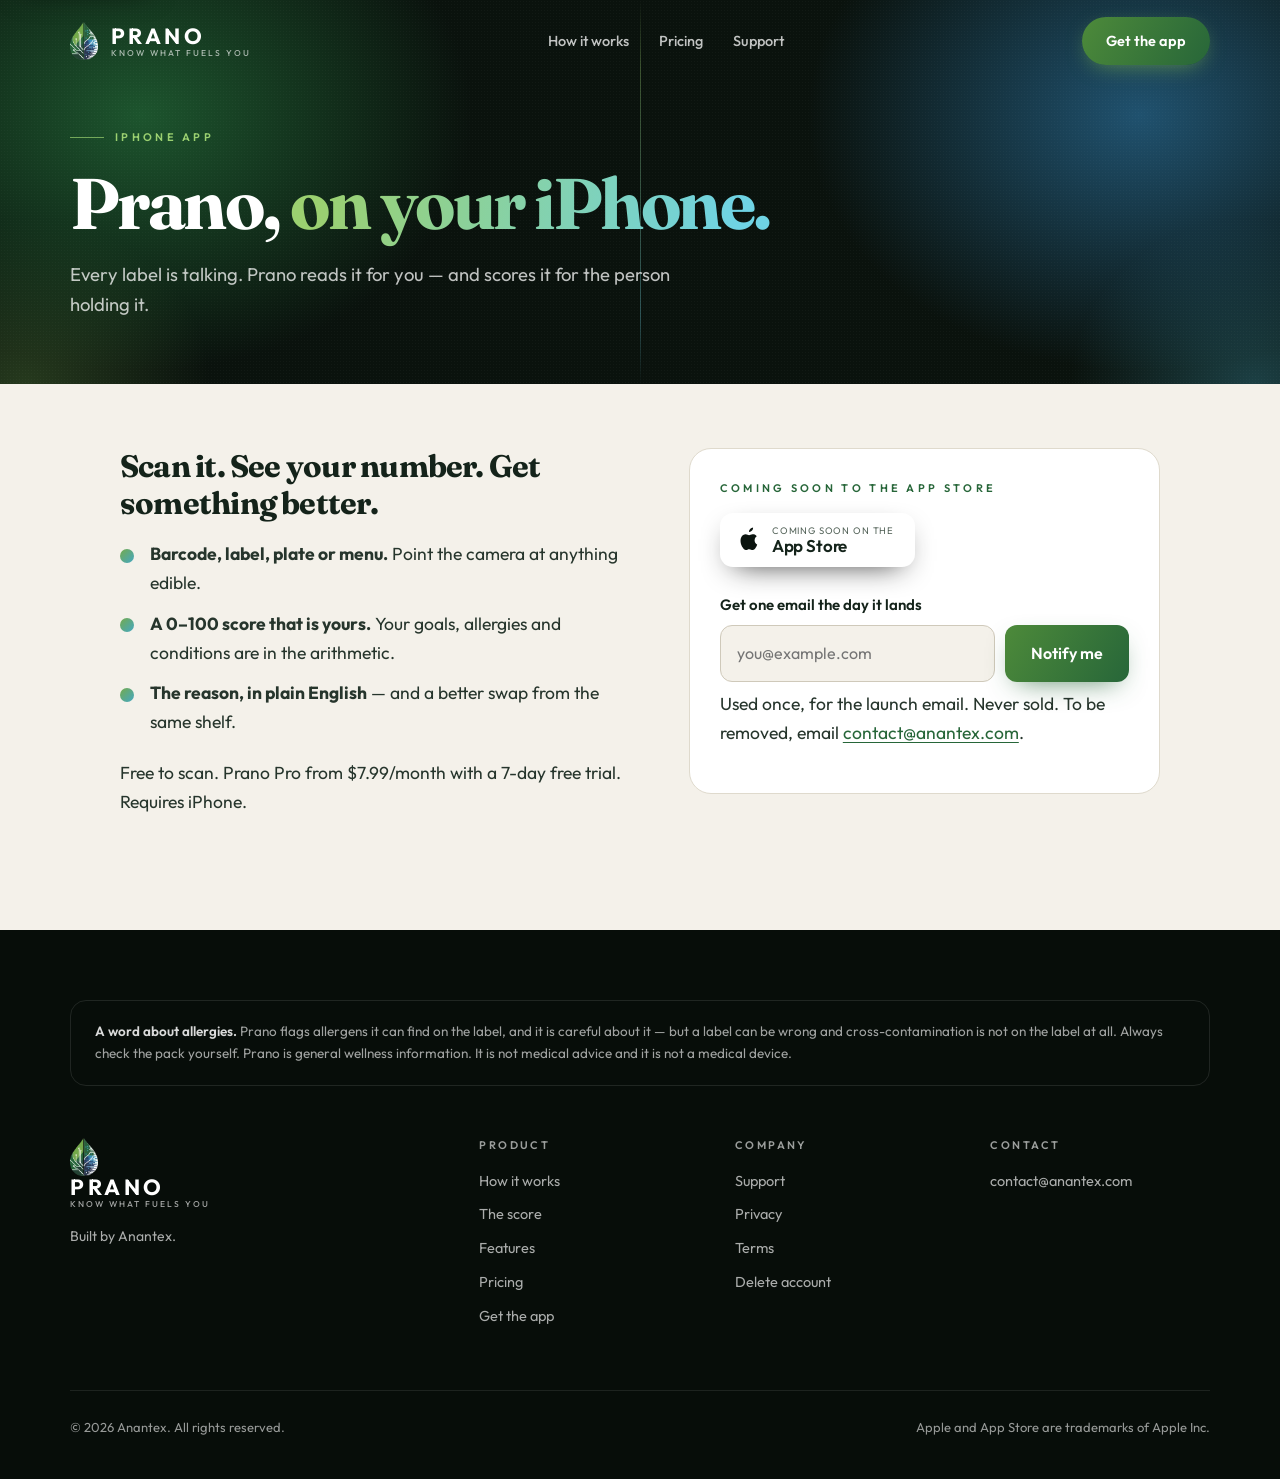
==== app/index.html @ 26a27a43 "Add /app get-the-app page with a one-line App Store launch switch" ====
<!doctype html>
<html lang="en">
<head>
<meta charset="utf-8">
<meta name="viewport" content="width=device-width, initial-scale=1">
<title>Get Prano for iPhone — Prano: AI Food Scanner</title>
<meta name="description" content="Prano for iPhone: scan a barcode, label, plate or menu and get a 0–100 score built around your goals, allergies and conditions.">
<link rel="canonical" href="https://pranoapp.com/app/">
<meta name="theme-color" content="#0A120D">
<meta property="og:type" content="website">
<meta property="og:site_name" content="Prano">
<meta property="og:locale" content="en_US">
<meta property="og:url" content="https://pranoapp.com/app/">
<meta property="og:title" content="Get Prano for iPhone — Prano: AI Food Scanner">
<meta property="og:description" content="Prano for iPhone: scan a barcode, label, plate or menu and get a 0–100 score built around your goals, allergies and conditions.">
<meta property="og:image" content="https://pranoapp.com/assets/og/og-app.jpg">
<meta property="og:image:width" content="1200">
<meta property="og:image:height" content="630">
<meta property="og:image:alt" content="Get Prano on the App Store">
<meta name="twitter:card" content="summary_large_image">
<meta name="twitter:title" content="Get Prano for iPhone — Prano: AI Food Scanner">
<meta name="twitter:description" content="Prano for iPhone: scan a barcode, label, plate or menu and get a 0–100 score built around your goals, allergies and conditions.">
<meta name="twitter:image" content="https://pranoapp.com/assets/og/og-app.jpg">
<meta name="twitter:image:alt" content="Get Prano on the App Store">
<link rel="icon" href="/favicon.ico" sizes="48x48">
<link rel="icon" href="/assets/icon-32.png" type="image/png" sizes="32x32">
<link rel="apple-touch-icon" href="/assets/apple-touch-icon.png">
<link rel="manifest" href="/site.webmanifest">
<link rel="preload" href="/assets/fonts/outfit-latin.woff2" as="font" type="font/woff2" crossorigin>
<link rel="preload" href="/assets/fonts/fraunces-latin.woff2" as="font" type="font/woff2" crossorigin>
<link rel="stylesheet" href="/assets/site.css">
<style>
.appgrid{display:grid;grid-template-columns:1.05fr .95fr;gap:48px;align-items:start}
main.prose.appmain{max-width:1100px}
.prose .ticks{list-style:none;padding:0;margin:18px 0 22px}
.ticks li{position:relative;padding-left:30px;margin:12px 0}
.ticks li:before{content:'';position:absolute;left:0;top:.5em;width:14px;height:14px;border-radius:50%;background:linear-gradient(135deg,var(--leaf),var(--cyan))}
.getcard{margin:0}
.kicker{margin:0 0 16px!important;font-size:11px!important;font-weight:600;letter-spacing:.3em;text-transform:uppercase;color:var(--green)!important}
.appform{margin-top:26px}
.appform .row{display:flex;gap:10px}
.appform .row input{flex:1;min-width:0}
@media (max-width:860px){.appgrid{grid-template-columns:1fr;gap:30px}}
@media (max-width:460px){.appform .row{flex-direction:column}}
</style>
</head>
<body>
<a class="skip" href="#main">Skip to content</a>
<header class="phead">
  <div class="side"></div><div class="seam"></div><div class="grain"></div>
  <nav class="snav" aria-label="Primary"><div class="wrap">
    <a class="lock" href="/"><img src="/assets/prano-mark.webp" width="28" height="38" alt=""><span class="lk"><b>PRANO</b><small>Know What Fuels You</small></span></a>
    <div class="nlinks"><a href="/#how">How it works</a><a href="/#pricing">Pricing</a><a href="/support/">Support</a></div>
    <a class="ncta" href="/app/">Get the app</a>
  </div></nav>
  <div class="wrap phero">
    <div class="eyebrow"><i></i>iPhone app</div>
    <h1 class="dsp">Prano, <span class="gr">on your iPhone.</span></h1>
    <p class="lede">Every label is talking. Prano reads it for you — and scores it for the person holding it.</p>
  </div>
</header>
<main id="main" class="wrap prose appmain">
<div class="appgrid">
  <div>
    <h2>Scan it. See your number. Get something better.</h2>
    <ul class="ticks">
      <li><b>Barcode, label, plate or menu.</b> Point the camera at anything edible.</li>
      <li><b>A 0–100 score that is yours.</b> Your goals, allergies and conditions are in the arithmetic.</li>
      <li><b>The reason, in plain English</b> — and a better swap from the same shelf.</li>
    </ul>
    <p class="hint">Free to scan. Prano Pro from $7.99/month with a 7-day free trial. Requires iPhone.</p>
  </div>
  <div class="card getcard">
    <div id="live" hidden>
      <p class="kicker">Available now</p>
      <a class="badge" id="storeLink" href="#"><svg viewBox="0 0 24 29" fill="#0B140F" aria-hidden="true"><path d="M17.6 15.3c0-2.6 2.1-3.9 2.2-4-1.2-1.8-3.1-2-3.8-2-1.6-.2-3.1.9-3.9.9s-2.1-.9-3.4-.9c-1.8 0-3.4 1-4.3 2.6-1.8 3.2-.5 8 1.3 10.6.9 1.3 1.9 2.7 3.2 2.6 1.3-.05 1.8-.8 3.4-.8s2 .8 3.4.8 2.3-1.3 3.1-2.6c1-1.5 1.4-2.9 1.4-3-.03-.01-2.6-1-2.6-4.2zM15 5.6c.7-.85 1.2-2 1.05-3.2-1 .04-2.2.7-2.95 1.5-.65.75-1.2 1.9-1.05 3.05 1.1.1 2.25-.55 2.95-1.35z"/></svg><span class="lk"><span>Download on the</span><strong>App Store</strong></span></a>
      <p class="hint" id="redir" hidden>Opening the App Store…</p>
    </div>
    <div id="soon">
      <p class="kicker">Coming soon to the App Store</p>
      <span class="badge" aria-disabled="true"><svg viewBox="0 0 24 29" fill="#0B140F" aria-hidden="true"><path d="M17.6 15.3c0-2.6 2.1-3.9 2.2-4-1.2-1.8-3.1-2-3.8-2-1.6-.2-3.1.9-3.9.9s-2.1-.9-3.4-.9c-1.8 0-3.4 1-4.3 2.6-1.8 3.2-.5 8 1.3 10.6.9 1.3 1.9 2.7 3.2 2.6 1.3-.05 1.8-.8 3.4-.8s2 .8 3.4.8 2.3-1.3 3.1-2.6c1-1.5 1.4-2.9 1.4-3-.03-.01-2.6-1-2.6-4.2zM15 5.6c.7-.85 1.2-2 1.05-3.2-1 .04-2.2.7-2.95 1.5-.65.75-1.2 1.9-1.05 3.05 1.1.1 2.25-.55 2.95-1.35z"/></svg><span class="lk"><span>Coming soon on the</span><strong>App Store</strong></span></span>
      <form class="appform" id="aform" novalidate>
        <label for="aemail">Get one email the day it lands</label>
        <div class="row">
          <input type="email" id="aemail" name="email" placeholder="you@example.com" autocomplete="email" inputmode="email" required>
          <button class="btn" type="submit" id="abtn">Notify me</button>
        </div>
        <div class="hp" aria-hidden="true"><label for="aweb">Leave this empty</label><input type="text" id="aweb" name="website" tabindex="-1" autocomplete="off"></div>
      </form>
      <div id="amsg" class="status" role="status" aria-live="polite" hidden></div>
      <p class="hint">Used once, for the launch email. Never sold. To be removed, email <a href="mailto:contact@anantex.com">contact@anantex.com</a>.</p>
    </div>
  </div>
</div>
</main>
<footer>
  <div class="wrap">
    <div class="fdisc">
      <b>A word about allergies.</b> Prano flags allergens it can find on the label, and it is careful about it —
      but a label can be wrong and cross-contamination is not on the label at all. Always check the pack yourself.
      Prano is general wellness information. It is not medical advice and it is not a medical device.
    </div>
    <div class="fgrd">
      <div>
        <a class="lock" href="/" style="margin-bottom:16px"><img src="/assets/prano-mark.webp" width="28" height="38" alt="" loading="lazy"><span class="lk"><b>PRANO</b><small>Know What Fuels You</small></span></a>
        <p style="margin:0;max-width:320px;font-size:14px;line-height:1.6">Built by Anantex.</p>
      </div>
      <div><h2 class="fh">Product</h2><a href="/#how">How it works</a><a href="/#score">The score</a><a href="/#features">Features</a><a href="/#pricing">Pricing</a><a href="/app/">Get the app</a></div>
      <div><h2 class="fh">Company</h2><a href="/support/">Support</a><a href="/privacy/">Privacy</a><a href="/terms/">Terms</a><a href="/delete-account/">Delete account</a></div>
      <div><h2 class="fh">Contact</h2><a href="mailto:contact@anantex.com">contact@anantex.com</a></div>
    </div>
    <div class="fbot">
      <span>© 2026 Anantex. All rights reserved.</span>
      <span>Apple and App Store are trademarks of Apple Inc.</span>
    </div>
  </div>
</footer>
<script>
(function () {
  // ---- Launch switch: paste the live App Store URL here and redeploy. Nothing else changes. ----
  var APP_STORE_URL = '';   // e.g. 'https://apps.apple.com/app/id6810467462'
  var q = new URLSearchParams(location.search);
  var ios = /iPhone|iPod/.test(navigator.userAgent) || (navigator.platform === 'MacIntel' && navigator.maxTouchPoints > 1);
  if (APP_STORE_URL) {
    document.getElementById('soon').hidden = true;
    document.getElementById('live').hidden = false;
    document.getElementById('storeLink').href = APP_STORE_URL;
    if (ios && !q.has('stay')) { document.getElementById('redir').hidden = false; location.replace(APP_STORE_URL); }
    return;
  }
  var FORM = 'https://docs.google.com/forms/d/e/1FAIpQLSejDf6OSfdDnZZJigPljek8-36MDzwCKg0OJ6Tt2FokqnuKIg/formResponse';
  var f = document.getElementById('aform'), inp = document.getElementById('aemail'), btn = document.getElementById('abtn'), m = document.getElementById('amsg');
  function say(kind, t) { m.className = 'status ' + kind; m.textContent = t; m.hidden = false; }
  f.addEventListener('submit', function (ev) {
    ev.preventDefault();
    var v = inp.value.trim();
    if (!/^[^@\s]+@[^@\s]+\.[^@\s]{2,}$/.test(v)) { say('err', 'That does not look like an email address.'); inp.focus(); return; }
    if (document.getElementById('aweb').value) { say('ok', 'Thanks — you are on the list.'); return; }
    btn.disabled = true; btn.textContent = 'Adding…';
    var body = new URLSearchParams(); body.append('entry.1635514352', v); body.append('entry.644941768', 'app-page' + (q.get('utm_source') ? ':' + q.get('utm_source').slice(0, 40) : ''));
    fetch(FORM, { method: 'POST', mode: 'no-cors', body: body })
      .then(function () { say('ok', 'Thanks — we will email ' + v + ' the day Prano lands.'); inp.value = ''; btn.textContent = 'On the list'; })
      .catch(function () { btn.disabled = false; btn.textContent = 'Notify me'; say('err', 'That did not go through. Email contact@anantex.com and we will add you.'); });
  });
})();
</script>
<!-- Cloudflare Web Analytics: cookieless, no personal data -->
<script defer src="https://static.cloudflareinsights.com/beacon.min.js" data-cf-beacon='{"token":"406439c522e84e0785af51428df197a8"}'></script>
</body>
</html>
---- assets/site.css ----
/* Prano — shared styles for inner pages (support, legal, account, app).
   Tokens and components mirror the homepage so every page reads as one site. */
@font-face{font-family:'Fraunces';font-style:normal;font-weight:400 900;font-display:swap;src:url(/assets/fonts/fraunces-latin.woff2) format('woff2')}
@font-face{font-family:'Outfit';font-style:normal;font-weight:100 900;font-display:swap;src:url(/assets/fonts/outfit-latin.woff2) format('woff2')}
:root{
  --green:#276639;--green-dp:#174024;--leaf:#74AA4C;--leaf-lt:#9BD070;
  --navy:#2D3750;--blue:#328DB9;--cyan:#44A8C3;--cyan-lt:#6FD3E4;
  --ink:#0A120D;--ink-2:#101C15;--paper:#F4F1EA;--paper-2:#EAE6DC;
  --txt:#14231A;--mut:#56655B;--line:#DFDACD;
  --good:#2A7A47;--caution:#98680F;--avoid:#B0402E;
  --seam:linear-gradient(180deg,transparent,rgba(155,208,112,.55) 18%,rgba(111,211,228,.55) 82%,transparent);
}
*{box-sizing:border-box}
html{-webkit-text-size-adjust:100%;scroll-behavior:smooth}
body{margin:0;background:var(--paper);color:var(--txt);font-family:'Outfit',-apple-system,BlinkMacSystemFont,'Segoe UI',sans-serif;
  font-size:17px;line-height:1.65;font-weight:400;-webkit-font-smoothing:antialiased}
a{color:inherit}
img{max-width:100%}
.wrap{max-width:1200px;margin:0 auto;padding:0 30px}
.dsp{font-family:'Fraunces',Georgia,serif;font-weight:700;letter-spacing:-.035em;line-height:.98;margin:0}
.eyebrow{font-size:11px;font-weight:600;letter-spacing:.3em;text-transform:uppercase;color:var(--leaf-lt);display:flex;align-items:center;gap:11px}
.eyebrow i{display:block;width:34px;height:1px;background:var(--leaf-lt);opacity:.7}

/* skip link + focus */
.skip{position:absolute;left:16px;top:-60px;z-index:200;background:#fff;color:var(--ink);font-weight:600;font-size:15px;text-decoration:none;
  padding:12px 18px;border-radius:10px;box-shadow:0 10px 30px -10px rgba(0,0,0,.6);transition:top .2s}
.skip:focus{top:14px}
.sr{position:absolute!important;width:1px;height:1px;padding:0;margin:-1px;overflow:hidden;clip:rect(0,0,0,0);white-space:nowrap;border:0}
:focus-visible{outline:2.5px solid var(--green);outline-offset:3px;border-radius:6px}
.phead :focus-visible,footer :focus-visible{outline-color:var(--leaf-lt)}

/* header band */
.phead{position:relative;background:var(--ink);color:#fff;overflow:hidden;padding-bottom:64px}
.phead .side{position:absolute;inset:0;pointer-events:none}
.phead .side:before,.phead .side:after{content:'';position:absolute;top:0;bottom:0;width:50%}
.phead .side:before{left:0;background:radial-gradient(70% 90% at 22% 30%,rgba(36,110,58,.72),transparent 74%),radial-gradient(40% 60% at 4% 100%,rgba(116,170,76,.26),transparent 72%)}
.phead .side:after{right:0;background:radial-gradient(70% 90% at 78% 30%,rgba(45,120,170,.62),transparent 74%),radial-gradient(40% 60% at 96% 100%,rgba(68,168,195,.3),transparent 72%)}
.phead .seam{position:absolute;left:50%;top:0;bottom:0;width:1px;background:var(--seam);opacity:.6;pointer-events:none}
.phead .grain{position:absolute;inset:0;pointer-events:none;opacity:.5;background-image:radial-gradient(rgba(255,255,255,.055) 1px,transparent 1px);background-size:3px 3px}
.snav{position:relative;z-index:5}
.snav .wrap{display:flex;align-items:center;justify-content:space-between;gap:26px;height:82px}
.lock{display:flex;align-items:center;gap:13px;text-decoration:none}
.lock img{height:38px;width:auto;display:block;flex:none}
.lock .lk{display:flex;flex-direction:column;gap:2px;line-height:1}
.lock b{font-weight:700;font-size:22px;letter-spacing:.16em;color:#fff}
.lock small{font-size:8.5px;font-weight:500;letter-spacing:.235em;color:rgba(255,255,255,.62);text-transform:uppercase}
.nlinks{display:flex;gap:30px;font-size:14.5px;font-weight:500;color:rgba(255,255,255,.75)}
.nlinks a{text-decoration:none;position:relative;transition:color .25s}
.nlinks a:after{content:'';position:absolute;left:0;right:100%;bottom:-6px;height:1.5px;background:var(--leaf-lt);transition:right .3s}
.nlinks a:hover,.nlinks a[aria-current]{color:#fff}.nlinks a:hover:after,.nlinks a[aria-current]:after{right:0}
.ncta{background:linear-gradient(120deg,#4D8A3A,var(--green));color:#fff;font-weight:600;font-size:14.5px;text-decoration:none;
  padding:12px 24px;border-radius:999px;transition:transform .25s,box-shadow .25s;box-shadow:0 6px 22px -8px rgba(116,170,76,.85)}
.ncta:hover{transform:translateY(-2px);box-shadow:0 12px 30px -10px rgba(116,170,76,.95)}
.phero{position:relative;z-index:3;padding-top:46px}
.phero h1{font-size:clamp(40px,5.6vw,72px);color:#fff;margin-top:22px;max-width:860px}
.phero h1 .gr{background:linear-gradient(104deg,var(--leaf-lt) 8%,var(--cyan-lt) 92%);-webkit-background-clip:text;background-clip:text;color:transparent}
.phero .lede{margin:22px 0 0;max-width:640px;font-size:18.5px;line-height:1.6;color:rgba(255,255,255,.74)}

/* reading column */
main.prose{max-width:780px;padding-top:64px;padding-bottom:96px}
.prose h2{font-family:'Fraunces',Georgia,serif;font-weight:700;letter-spacing:-.025em;font-size:clamp(25px,2.6vw,31px);line-height:1.2;margin:52px 0 12px;color:var(--txt)}
.prose h2:first-child{margin-top:0}
.prose h3{font-size:18px;font-weight:600;margin:30px 0 8px}
.prose p,.prose li{font-size:17.5px;color:#26352C}
.prose ul{padding-left:1.2em}
.prose li{margin:6px 0}
.prose li::marker{color:var(--leaf)}
.prose a{color:var(--green);text-decoration:underline;text-decoration-thickness:1px;text-underline-offset:3px}
.prose a:hover{color:var(--green-dp);text-decoration-thickness:2px}
.prose strong{font-weight:600;color:var(--txt)}
.prose hr{border:0;border-top:1px solid var(--line);margin:44px 0}
.prose table{border-collapse:collapse;width:100%;margin:20px 0;font-size:15px;display:block;overflow-x:auto}
.prose th,.prose td{border:1px solid var(--line);padding:9px 12px;text-align:left;vertical-align:top}
.prose th{background:#fff;font-weight:600}
.prose blockquote{margin:22px 0;padding:16px 20px;background:#fff;border-left:3px solid var(--cyan);border-radius:0 12px 12px 0}
.note{background:#fff;border:1px solid var(--line);border-radius:18px;padding:22px 26px;margin:0 0 36px;position:relative;overflow:hidden}
.note:before{content:'';position:absolute;left:0;top:0;bottom:0;width:4px;background:linear-gradient(180deg,var(--leaf),var(--cyan))}
.note p{margin:0}.note p+p{margin-top:10px}
.hint{color:var(--mut);font-size:15px;margin-top:8px}

/* cards + forms */
.card{background:#fff;border:1px solid var(--line);border-radius:22px;padding:30px 30px 28px;margin:26px 0}
label{display:block;font-weight:600;font-size:15px;margin:0 0 8px}
input[type=email],input[type=text],textarea{width:100%;padding:14px 16px;border:1px solid #CFC9BA;border-radius:12px;
  font:inherit;font-size:16px;background:var(--paper);color:var(--txt);transition:border-color .2s,box-shadow .2s}
input[type=email]:focus-visible,input[type=text]:focus-visible{outline:none;border-color:var(--green);box-shadow:0 0 0 3px rgba(39,102,57,.22)}
.btn{display:inline-flex;align-items:center;gap:10px;background:linear-gradient(120deg,#4D8A3A,var(--green));color:#fff;text-decoration:none;font-weight:600;
  padding:14px 26px;border-radius:12px;border:0;font:inherit;font-weight:600;font-size:16px;cursor:pointer;
  box-shadow:0 10px 28px -12px rgba(39,102,57,.8);transition:transform .25s,box-shadow .25s}
.btn:hover{transform:translateY(-2px)}
.btn:disabled{opacity:.6;cursor:not-allowed;transform:none}
.status{margin-top:18px;padding:14px 18px;border-radius:12px;font-size:15.5px}
.status.ok{background:#E6F2E7;border:1px solid #9CC9A4;color:#1C4A2A}
.status.err{background:#FBEAE6;border:1px solid #E1ADA3;color:#7A2618}
.hp{position:absolute;left:-9999px;width:1px;height:1px;overflow:hidden}

/* app store badge */
.badge{display:inline-flex;align-items:center;gap:11px;background:#fff;color:#0B140F;border-radius:13px;padding:11px 21px 11px 17px;text-decoration:none;
  box-shadow:0 10px 30px -14px rgba(0,0,0,.9);transition:transform .25s}
.badge:hover{transform:translateY(-2px)}
.badge svg{width:24px;height:29px;flex:none}
.badge .lk span{display:block;font-size:9.5px;letter-spacing:.09em;text-transform:uppercase;color:#56655B;line-height:1.3}
.badge .lk strong{display:block;font-size:17px;font-weight:600;letter-spacing:-.01em;line-height:1.15}
.badge[aria-disabled=true]{cursor:default}.badge[aria-disabled=true]:hover{transform:none}

/* footer (same as homepage) */
footer{background:#070D09;color:rgba(255,255,255,.66);padding:70px 0 40px;font-size:14.5px}
footer a{text-decoration:none}
.fdisc{border:1px solid rgba(255,255,255,.1);border-radius:16px;padding:20px 24px;margin-bottom:52px;font-size:13.5px;line-height:1.62;color:rgba(255,255,255,.62)}
.fdisc b{color:rgba(255,255,255,.85);font-weight:600}
.fgrd{display:grid;grid-template-columns:1.7fr 1fr 1fr 1fr;gap:36px}
.fgrd .fh{font-size:11px;letter-spacing:.22em;text-transform:uppercase;color:rgba(255,255,255,.6);margin:0 0 15px;font-weight:600;line-height:1.4}
.fgrd a{display:block;margin-bottom:10px;transition:color .2s}
.fgrd a:hover{color:var(--leaf-lt)}
.fbot{margin-top:52px;padding-top:26px;border-top:1px solid rgba(255,255,255,.09);display:flex;flex-wrap:wrap;gap:10px 22px;justify-content:space-between;font-size:13px;color:rgba(255,255,255,.58)}

@media (max-width:980px){
  .phead .seam,.phead .side:before,.phead .side:after{display:none}
  .phead{background:linear-gradient(165deg,#0A120D,#123021 52%,#12303C)}
  .fgrd{grid-template-columns:1fr 1fr}
}
@media (max-width:620px){
  .wrap{padding:0 20px}
  .nlinks{display:none}
  .lock img{height:32px}.lock b{font-size:19px}
  .ncta{padding:10px 18px;font-size:14px}
  .phead{padding-bottom:48px}
  .phero{padding-top:28px}
  .phero .lede{font-size:17px}
  main.prose{padding-top:44px;padding-bottom:72px}
  .card{padding:24px 20px}
  .fgrd{grid-template-columns:1fr}
}
@media (prefers-reduced-motion:reduce){
  html{scroll-behavior:auto}
  *,*:before,*:after{animation:none!important;transition-duration:.001s!important}
  .btn:hover,.ncta:hover,.badge:hover{transform:none}
}
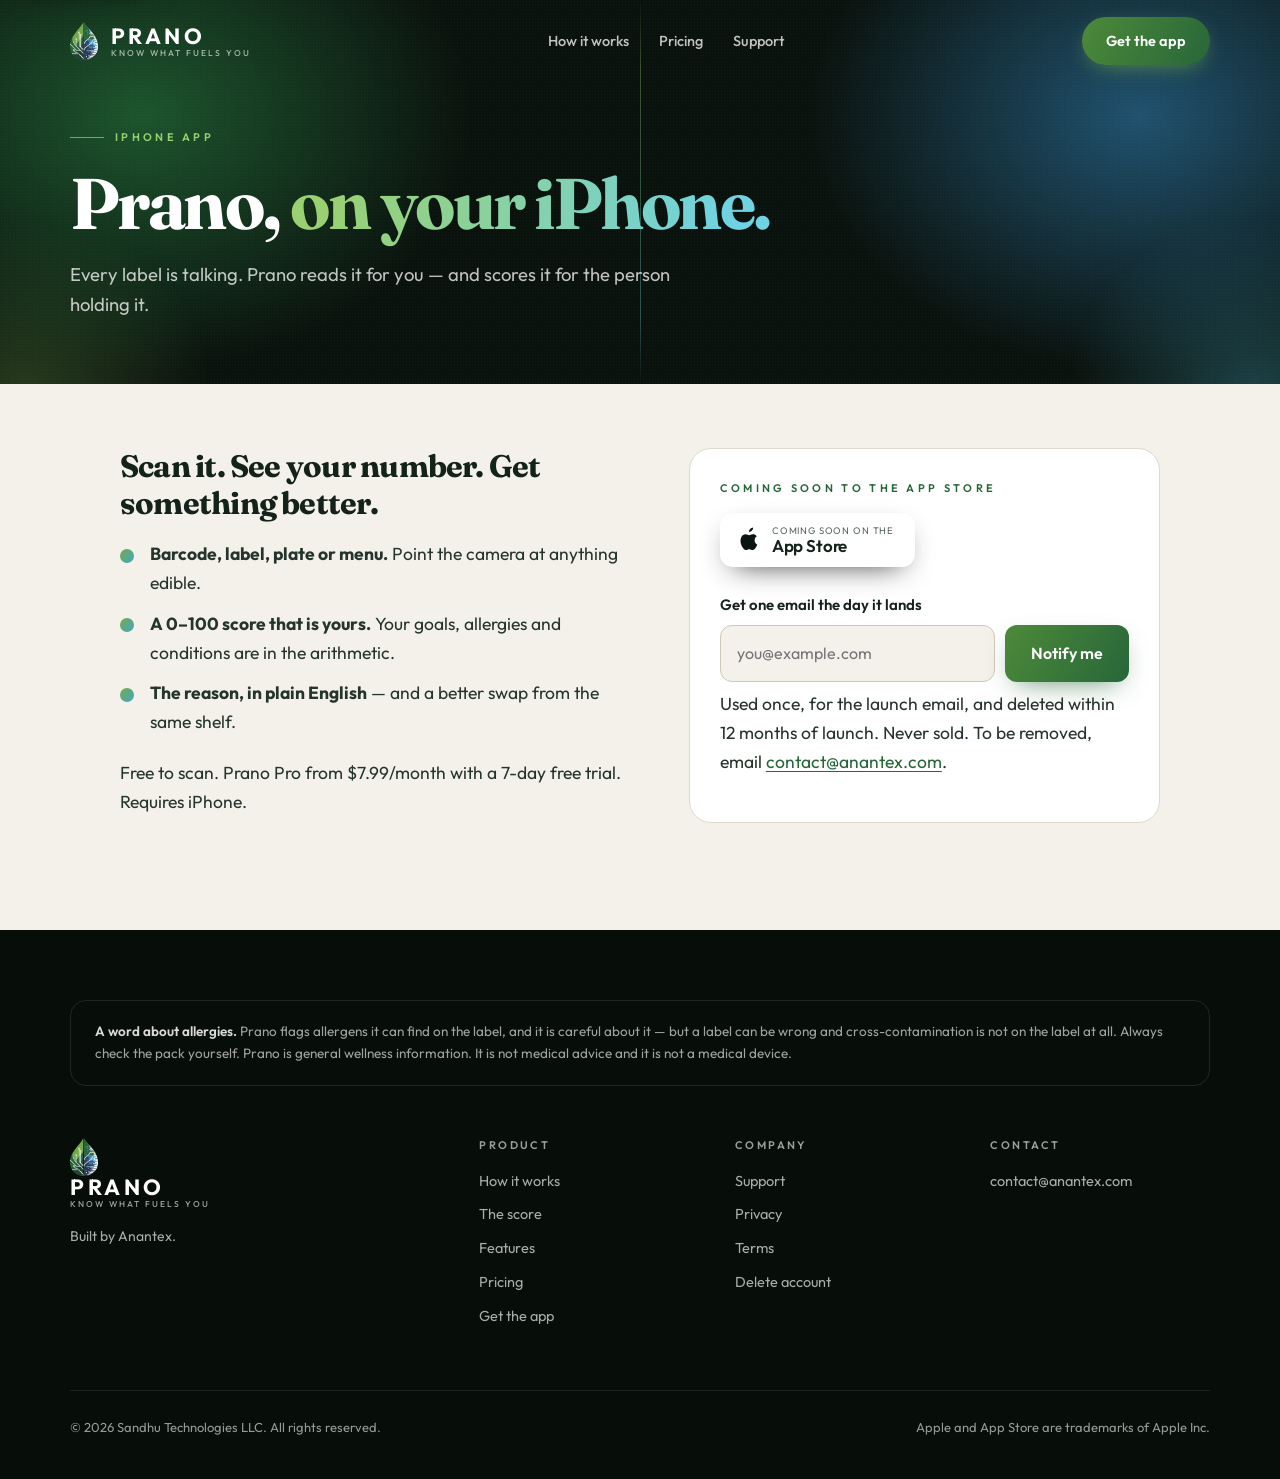
==== commit ea4af83a: "App page: LLC in copyright, launch-list retention note" ====
--- a/app/index.html
+++ b/app/index.html
@@ -88,7 +88,7 @@
         <div class="hp" aria-hidden="true"><label for="aweb">Leave this empty</label><input type="text" id="aweb" name="website" tabindex="-1" autocomplete="off"></div>
       </form>
       <div id="amsg" class="status" role="status" aria-live="polite" hidden></div>
-      <p class="hint">Used once, for the launch email. Never sold. To be removed, email <a href="mailto:contact@anantex.com">contact@anantex.com</a>.</p>
+      <p class="hint">Used once, for the launch email, and deleted within 12 months of launch. Never sold. To be removed, email <a href="mailto:contact@anantex.com">contact@anantex.com</a>.</p>
     </div>
   </div>
 </div>
@@ -110,7 +110,7 @@
       <div><h2 class="fh">Contact</h2><a href="mailto:contact@anantex.com">contact@anantex.com</a></div>
     </div>
     <div class="fbot">
-      <span>© 2026 Anantex. All rights reserved.</span>
+      <span>© 2026 Sandhu Technologies LLC. All rights reserved.</span>
       <span>Apple and App Store are trademarks of Apple Inc.</span>
     </div>
   </div>
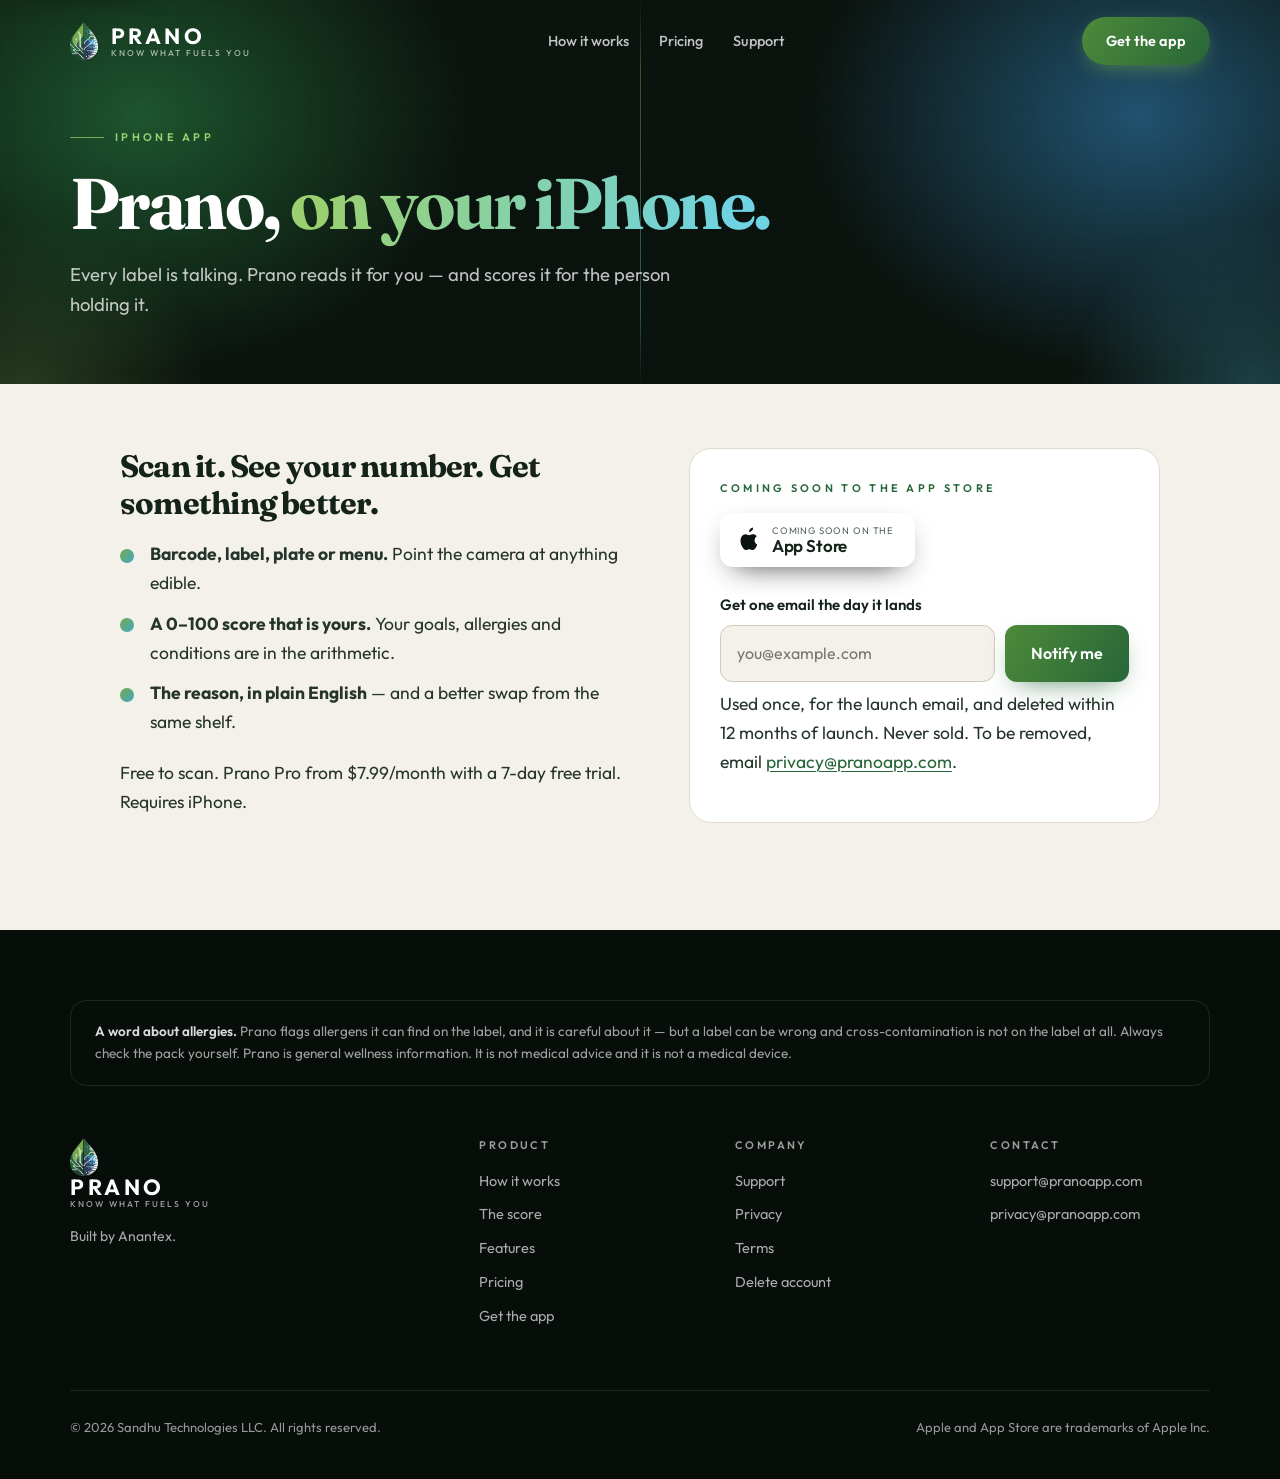
==== commit e14fe6a5: "App page: pranoapp.com contact addresses" ====
--- a/app/index.html
+++ b/app/index.html
@@ -88,7 +88,7 @@
         <div class="hp" aria-hidden="true"><label for="aweb">Leave this empty</label><input type="text" id="aweb" name="website" tabindex="-1" autocomplete="off"></div>
       </form>
       <div id="amsg" class="status" role="status" aria-live="polite" hidden></div>
-      <p class="hint">Used once, for the launch email, and deleted within 12 months of launch. Never sold. To be removed, email <a href="mailto:contact@anantex.com">contact@anantex.com</a>.</p>
+      <p class="hint">Used once, for the launch email, and deleted within 12 months of launch. Never sold. To be removed, email <a href="mailto:privacy@pranoapp.com">privacy@pranoapp.com</a>.</p>
     </div>
   </div>
 </div>
@@ -107,7 +107,7 @@
       </div>
       <div><h2 class="fh">Product</h2><a href="/#how">How it works</a><a href="/#score">The score</a><a href="/#features">Features</a><a href="/#pricing">Pricing</a><a href="/app/">Get the app</a></div>
       <div><h2 class="fh">Company</h2><a href="/support/">Support</a><a href="/privacy/">Privacy</a><a href="/terms/">Terms</a><a href="/delete-account/">Delete account</a></div>
-      <div><h2 class="fh">Contact</h2><a href="mailto:contact@anantex.com">contact@anantex.com</a></div>
+      <div><h2 class="fh">Contact</h2><a href="mailto:support@pranoapp.com">support@pranoapp.com</a><a href="mailto:privacy@pranoapp.com">privacy@pranoapp.com</a></div>
     </div>
     <div class="fbot">
       <span>© 2026 Sandhu Technologies LLC. All rights reserved.</span>
@@ -140,7 +140,7 @@
     var body = new URLSearchParams(); body.append('entry.1635514352', v); body.append('entry.644941768', 'app-page' + (q.get('utm_source') ? ':' + q.get('utm_source').slice(0, 40) : ''));
     fetch(FORM, { method: 'POST', mode: 'no-cors', body: body })
       .then(function () { say('ok', 'Thanks — we will email ' + v + ' the day Prano lands.'); inp.value = ''; btn.textContent = 'On the list'; })
-      .catch(function () { btn.disabled = false; btn.textContent = 'Notify me'; say('err', 'That did not go through. Email contact@anantex.com and we will add you.'); });
+      .catch(function () { btn.disabled = false; btn.textContent = 'Notify me'; say('err', 'That did not go through. Email support@pranoapp.com and we will add you.'); });
   });
 })();
 </script>
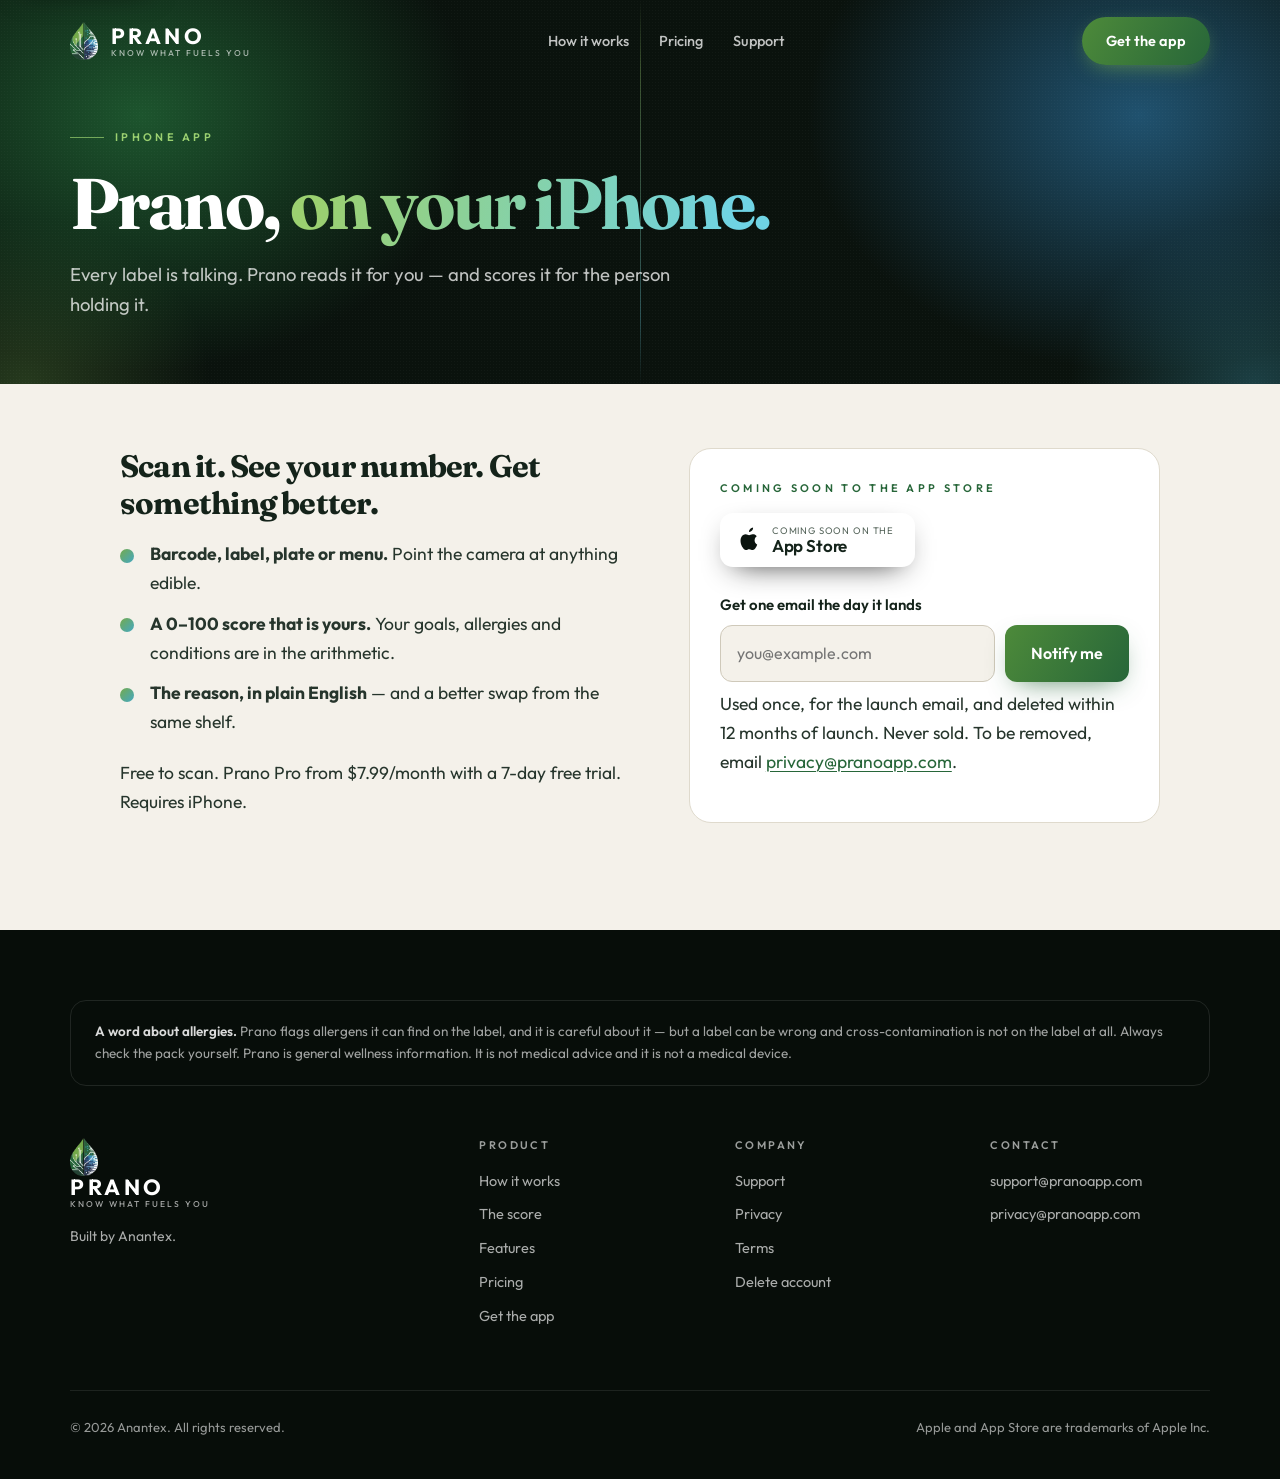
==== commit 21d134c2: "Get-the-app page: mobile menu, back-to-top, Anantex in the copyright line" ====
--- a/app/index.html
+++ b/app/index.html
@@ -52,7 +52,20 @@
     <a class="lock" href="/"><img src="/assets/prano-mark.webp" width="28" height="38" alt=""><span class="lk"><b>PRANO</b><small>Know What Fuels You</small></span></a>
     <div class="nlinks"><a href="/#how">How it works</a><a href="/#pricing">Pricing</a><a href="/support/">Support</a></div>
     <a class="ncta" href="/app/">Get the app</a>
+    <button class="burger" id="burger" type="button" aria-expanded="false" aria-controls="mnav" aria-label="Open menu">
+      <span></span><span></span><span></span>
+    </button>
   </div></nav>
+  <div class="mnav" id="mnav" hidden>
+    <a href="/#how">How it works<small>Scan, score, why, swap</small></a>
+    <a href="/#score">The score<small>Arithmetic, not a vibe</small></a>
+    <a href="/#see">Screens<small>See the real app</small></a>
+    <a href="/#pricing">Pricing<small>Free, and Pro from $5/mo</small></a>
+    <a href="/#faq">Questions<small>Before you download</small></a>
+    <a href="/support/">Support<small>Real replies from a small team</small></a>
+    <a class="mcta" href="/app/">Get the app</a>
+    <div class="mfoot"><a href="/privacy/">Privacy</a> · <a href="/terms/">Terms</a> · <a href="/delete-account/">Delete account</a></div>
+  </div>
   <div class="wrap phero">
     <div class="eyebrow"><i></i>iPhone app</div>
     <h1 class="dsp">Prano, <span class="gr">on your iPhone.</span></h1>
@@ -93,6 +106,10 @@
   </div>
 </div>
 </main>
+<button class="totop" id="totop" type="button" aria-label="Back to top">
+  <svg viewBox="0 0 24 24" aria-hidden="true"><path d="M12 19V5"/><path d="M5 12l7-7 7 7"/></svg>
+</button>
+<script src="/assets/site.js" defer></script>
 <footer>
   <div class="wrap">
     <div class="fdisc">
@@ -110,7 +127,7 @@
       <div><h2 class="fh">Contact</h2><a href="mailto:support@pranoapp.com">support@pranoapp.com</a><a href="mailto:privacy@pranoapp.com">privacy@pranoapp.com</a></div>
     </div>
     <div class="fbot">
-      <span>© 2026 Sandhu Technologies LLC. All rights reserved.</span>
+      <span>© 2026 Anantex. All rights reserved.</span>
       <span>Apple and App Store are trademarks of Apple Inc.</span>
     </div>
   </div>
--- a/assets/site.css
+++ b/assets/site.css
@@ -136,3 +136,38 @@
   *,*:before,*:after{animation:none!important;transition-duration:.001s!important}
   .btn:hover,.ncta:hover,.badge:hover{transform:none}
 }
+
+/* ---------- mobile menu + back to top ---------- */
+.burger{display:none;position:relative;z-index:95;width:44px;height:44px;border:0;background:transparent;cursor:pointer;
+  align-items:center;justify-content:center;flex-direction:column;gap:5px;border-radius:12px}
+.burger span{display:block;width:22px;height:2px;background:#fff;border-radius:2px;transition:transform .3s,opacity .2s}
+.burger[aria-expanded="true"] span:nth-child(1){transform:translateY(7px) rotate(45deg)}
+.burger[aria-expanded="true"] span:nth-child(2){opacity:0}
+.burger[aria-expanded="true"] span:nth-child(3){transform:translateY(-7px) rotate(-45deg)}
+.snav.menuopen{position:relative;z-index:100}
+.snav.menuopen .ncta{display:none}
+.mnav[hidden]{display:none}
+.mnav{position:fixed;inset:0;z-index:90;background:linear-gradient(165deg,#0A120D,#123021 52%,#12303C);
+  padding:100px 30px 40px;display:flex;flex-direction:column;overflow-y:auto}
+.mnav a{color:#fff;text-decoration:none;font-family:'Fraunces',Georgia,serif;font-weight:700;letter-spacing:-.02em;font-size:30px;
+  padding:14px 0;border-bottom:1px solid rgba(255,255,255,.1)}
+.mnav a small{display:block;font-family:'Outfit',sans-serif;font-weight:400;font-size:13.5px;letter-spacing:0;
+  color:rgba(255,255,255,.55);margin-top:3px}
+.mnav .mcta{margin-top:26px;border:0;text-align:center;background:linear-gradient(120deg,#4D8A3A,var(--green));
+  border-radius:14px;font-size:17px;font-family:'Outfit',sans-serif;font-weight:600;padding:16px}
+.mnav .mfoot{margin-top:auto;padding-top:26px;font-size:13.5px;color:rgba(255,255,255,.45)}
+.mnav .mfoot a{font-family:'Outfit',sans-serif;font-size:13.5px;font-weight:500;border:0;padding:0;display:inline;
+  color:rgba(255,255,255,.7);text-decoration:underline}
+body.locked{overflow:hidden}
+.totop{position:fixed;right:22px;bottom:22px;z-index:70;width:50px;height:50px;border:0;border-radius:50%;cursor:pointer;
+  background:linear-gradient(120deg,#4D8A3A,var(--green));color:#fff;display:grid;place-items:center;
+  box-shadow:0 14px 34px -12px rgba(20,35,26,.85);opacity:0;transform:translateY(14px);transition:opacity .3s,transform .3s}
+.totop svg{width:19px;height:19px;stroke:#fff;fill:none;stroke-width:2.2;stroke-linecap:round;stroke-linejoin:round}
+.totop.show{opacity:1;transform:none}
+.totop:hover{transform:translateY(-3px)}
+@media (max-width:620px){
+  .burger{display:flex}
+  .ncta{padding:9px 15px;font-size:13.5px;white-space:nowrap}
+  .snav .wrap{gap:12px}
+  .totop{right:16px;bottom:16px;width:46px;height:46px}
+}
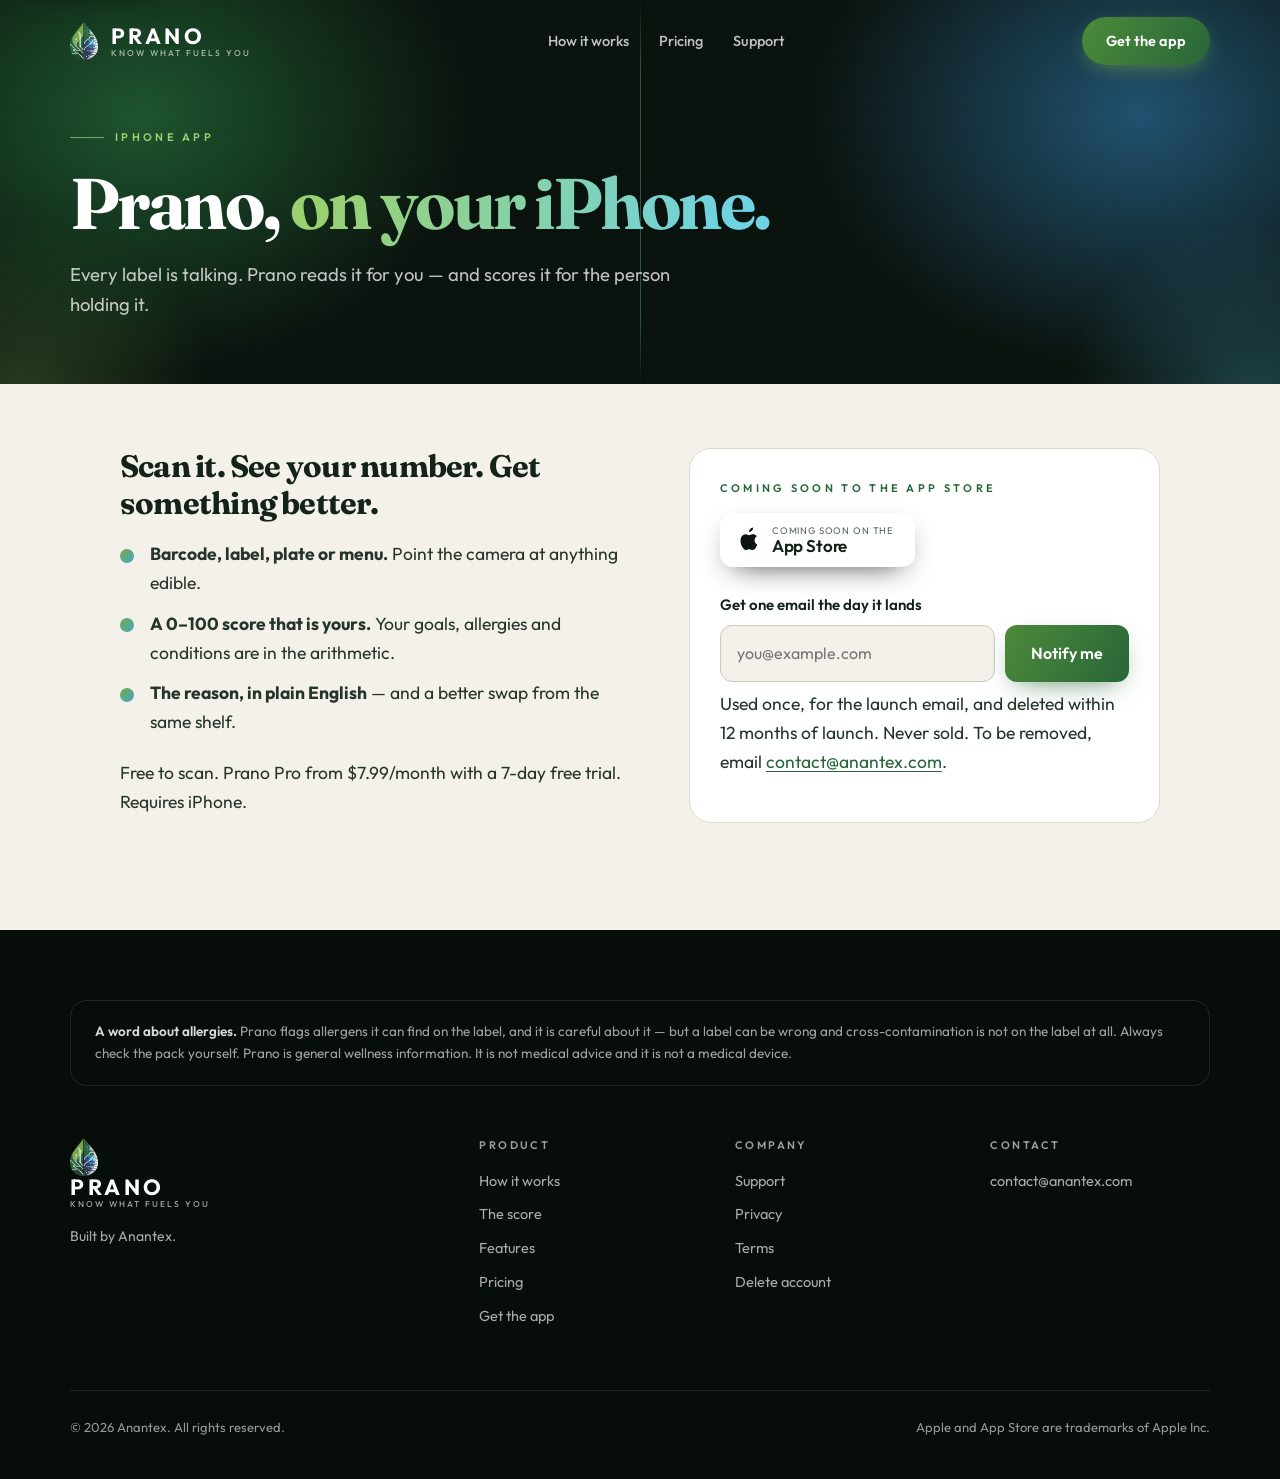
==== commit 0ca7064b: "Get-the-app page: contact@anantex.com" ====
--- a/app/index.html
+++ b/app/index.html
@@ -101,7 +101,7 @@
         <div class="hp" aria-hidden="true"><label for="aweb">Leave this empty</label><input type="text" id="aweb" name="website" tabindex="-1" autocomplete="off"></div>
       </form>
       <div id="amsg" class="status" role="status" aria-live="polite" hidden></div>
-      <p class="hint">Used once, for the launch email, and deleted within 12 months of launch. Never sold. To be removed, email <a href="mailto:privacy@pranoapp.com">privacy@pranoapp.com</a>.</p>
+      <p class="hint">Used once, for the launch email, and deleted within 12 months of launch. Never sold. To be removed, email <a href="mailto:contact@anantex.com">contact@anantex.com</a>.</p>
     </div>
   </div>
 </div>
@@ -124,7 +124,7 @@
       </div>
       <div><h2 class="fh">Product</h2><a href="/#how">How it works</a><a href="/#score">The score</a><a href="/#features">Features</a><a href="/#pricing">Pricing</a><a href="/app/">Get the app</a></div>
       <div><h2 class="fh">Company</h2><a href="/support/">Support</a><a href="/privacy/">Privacy</a><a href="/terms/">Terms</a><a href="/delete-account/">Delete account</a></div>
-      <div><h2 class="fh">Contact</h2><a href="mailto:support@pranoapp.com">support@pranoapp.com</a><a href="mailto:privacy@pranoapp.com">privacy@pranoapp.com</a></div>
+      <div><h2 class="fh">Contact</h2><a href="mailto:contact@anantex.com">contact@anantex.com</a></div>
     </div>
     <div class="fbot">
       <span>© 2026 Anantex. All rights reserved.</span>
@@ -157,7 +157,7 @@
     var body = new URLSearchParams(); body.append('entry.1635514352', v); body.append('entry.644941768', 'app-page' + (q.get('utm_source') ? ':' + q.get('utm_source').slice(0, 40) : ''));
     fetch(FORM, { method: 'POST', mode: 'no-cors', body: body })
       .then(function () { say('ok', 'Thanks — we will email ' + v + ' the day Prano lands.'); inp.value = ''; btn.textContent = 'On the list'; })
-      .catch(function () { btn.disabled = false; btn.textContent = 'Notify me'; say('err', 'That did not go through. Email support@pranoapp.com and we will add you.'); });
+      .catch(function () { btn.disabled = false; btn.textContent = 'Notify me'; say('err', 'That did not go through. Email contact@anantex.com and we will add you.'); });
   });
 })();
 </script>
--- a/assets/site.css
+++ b/assets/site.css
@@ -39,7 +39,7 @@
 .phead .grain{position:absolute;inset:0;pointer-events:none;opacity:.5;background-image:radial-gradient(rgba(255,255,255,.055) 1px,transparent 1px);background-size:3px 3px}
 .snav{position:relative;z-index:5}
 .snav .wrap{display:flex;align-items:center;justify-content:space-between;gap:26px;height:82px}
-.lock{display:flex;align-items:center;gap:13px;text-decoration:none}
+.lock{display:flex;align-items:center;gap:13px;text-decoration:none;min-height:44px;flex:none}
 .lock img{height:38px;width:auto;display:block;flex:none}
 .lock .lk{display:flex;flex-direction:column;gap:2px;line-height:1}
 .lock b{font-weight:700;font-size:22px;letter-spacing:.16em;color:#fff}
@@ -49,6 +49,7 @@
 .nlinks a:after{content:'';position:absolute;left:0;right:100%;bottom:-6px;height:1.5px;background:var(--leaf-lt);transition:right .3s}
 .nlinks a:hover,.nlinks a[aria-current]{color:#fff}.nlinks a:hover:after,.nlinks a[aria-current]:after{right:0}
 .ncta{background:linear-gradient(120deg,#4D8A3A,var(--green));color:#fff;font-weight:600;font-size:14.5px;text-decoration:none;
+  display:inline-flex;align-items:center;justify-content:center;min-height:44px;flex:none;
   padding:12px 24px;border-radius:999px;transition:transform .25s,box-shadow .25s;box-shadow:0 6px 22px -8px rgba(116,170,76,.85)}
 .ncta:hover{transform:translateY(-2px);box-shadow:0 12px 30px -10px rgba(116,170,76,.95)}
 .phero{position:relative;z-index:3;padding-top:46px}
@@ -115,13 +116,14 @@
 .fbot{margin-top:52px;padding-top:26px;border-top:1px solid rgba(255,255,255,.09);display:flex;flex-wrap:wrap;gap:10px 22px;justify-content:space-between;font-size:13px;color:rgba(255,255,255,.58)}
 
 @media (max-width:980px){
+  .nlinks{gap:20px;font-size:13.5px}
+  .snav .wrap{gap:18px}
   .phead .seam,.phead .side:before,.phead .side:after{display:none}
   .phead{background:linear-gradient(165deg,#0A120D,#123021 52%,#12303C)}
   .fgrd{grid-template-columns:1fr 1fr}
 }
 @media (max-width:620px){
   .wrap{padding:0 20px}
-  .nlinks{display:none}
   .lock img{height:32px}.lock b{font-size:19px}
   .ncta{padding:10px 18px;font-size:14px}
   .phead{padding-bottom:48px}
@@ -138,7 +140,7 @@
 }
 
 /* ---------- mobile menu + back to top ---------- */
-.burger{display:none;position:relative;z-index:95;width:44px;height:44px;border:0;background:transparent;cursor:pointer;
+.burger{display:none;position:relative;z-index:95;width:44px;height:44px;flex:none;border:0;background:transparent;cursor:pointer;
   align-items:center;justify-content:center;flex-direction:column;gap:5px;border-radius:12px}
 .burger span{display:block;width:22px;height:2px;background:#fff;border-radius:2px;transition:transform .3s,opacity .2s}
 .burger[aria-expanded="true"] span:nth-child(1){transform:translateY(7px) rotate(45deg)}
@@ -166,8 +168,22 @@
 .totop.show{opacity:1;transform:none}
 .totop:hover{transform:translateY(-3px)}
 @media (max-width:620px){
-  .burger{display:flex}
   .ncta{padding:9px 15px;font-size:13.5px;white-space:nowrap}
   .snav .wrap{gap:12px}
   .totop{right:16px;bottom:16px;width:46px;height:46px}
 }
+@media (max-width:400px){
+  .wrap{padding:0 14px}
+  .snav .wrap{gap:10px}
+  .lock small{display:none}
+  .lock b{font-size:18px}
+  .lock img{height:28px}
+  .ncta{padding:10px 14px;font-size:13px}
+}
+@media (max-width:340px){
+  .snav .ncta{display:none}
+}
+@media (max-width:820px){
+  .burger{display:flex}
+  .nlinks{display:none}
+}
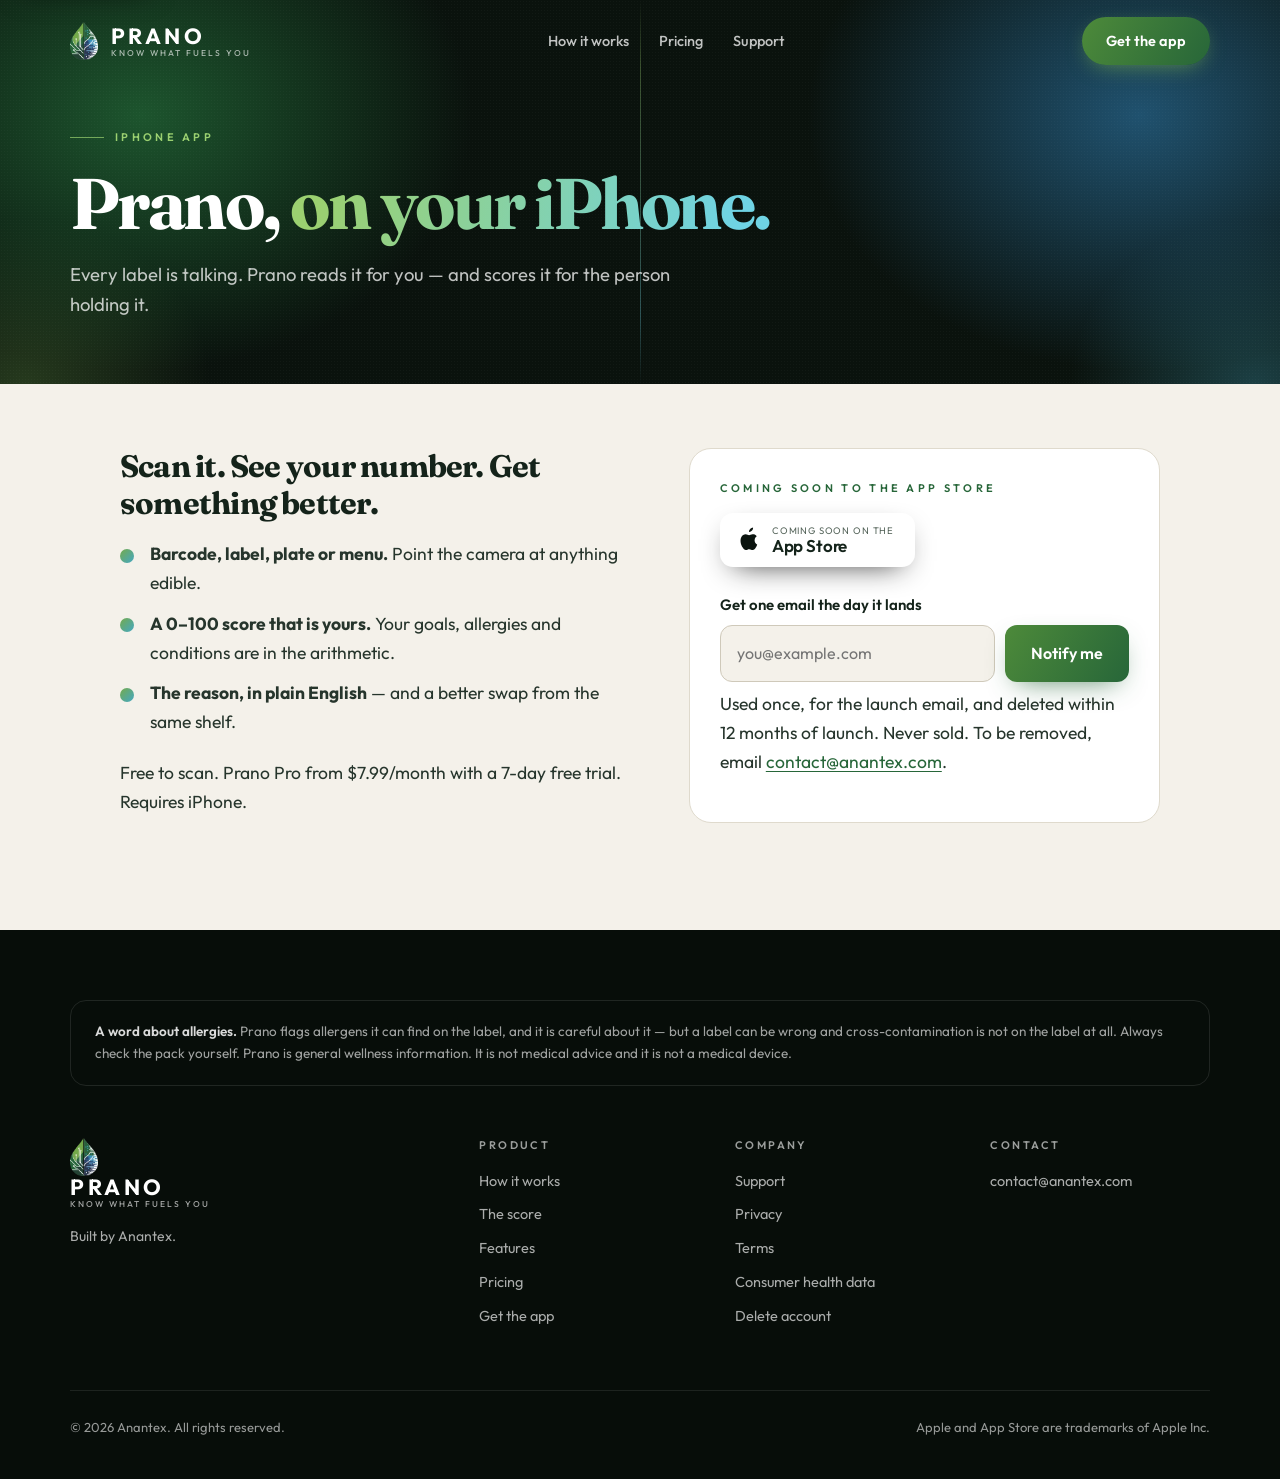
==== commit d9998738: "Footer: link the consumer health data page" ====
--- a/app/index.html
+++ b/app/index.html
@@ -123,7 +123,7 @@
         <p style="margin:0;max-width:320px;font-size:14px;line-height:1.6">Built by Anantex.</p>
       </div>
       <div><h2 class="fh">Product</h2><a href="/#how">How it works</a><a href="/#score">The score</a><a href="/#features">Features</a><a href="/#pricing">Pricing</a><a href="/app/">Get the app</a></div>
-      <div><h2 class="fh">Company</h2><a href="/support/">Support</a><a href="/privacy/">Privacy</a><a href="/terms/">Terms</a><a href="/delete-account/">Delete account</a></div>
+      <div><h2 class="fh">Company</h2><a href="/support/">Support</a><a href="/privacy/">Privacy</a><a href="/terms/">Terms</a><a href="/consumer-health-data-privacy/">Consumer health data</a><a href="/delete-account/">Delete account</a></div>
       <div><h2 class="fh">Contact</h2><a href="mailto:contact@anantex.com">contact@anantex.com</a></div>
     </div>
     <div class="fbot">
--- a/assets/site.css
+++ b/assets/site.css
@@ -175,7 +175,7 @@
 @media (max-width:400px){
   .wrap{padding:0 14px}
   .snav .wrap{gap:10px}
-  .lock small{display:none}
+  .lock small{font-size:7.5px;letter-spacing:.18em}
   .lock b{font-size:18px}
   .lock img{height:28px}
   .ncta{padding:10px 14px;font-size:13px}
@@ -186,4 +186,6 @@
 @media (max-width:820px){
   .burger{display:flex}
   .nlinks{display:none}
+  .snav .wrap{justify-content:flex-start}
+  .lock{margin-right:auto}
 }
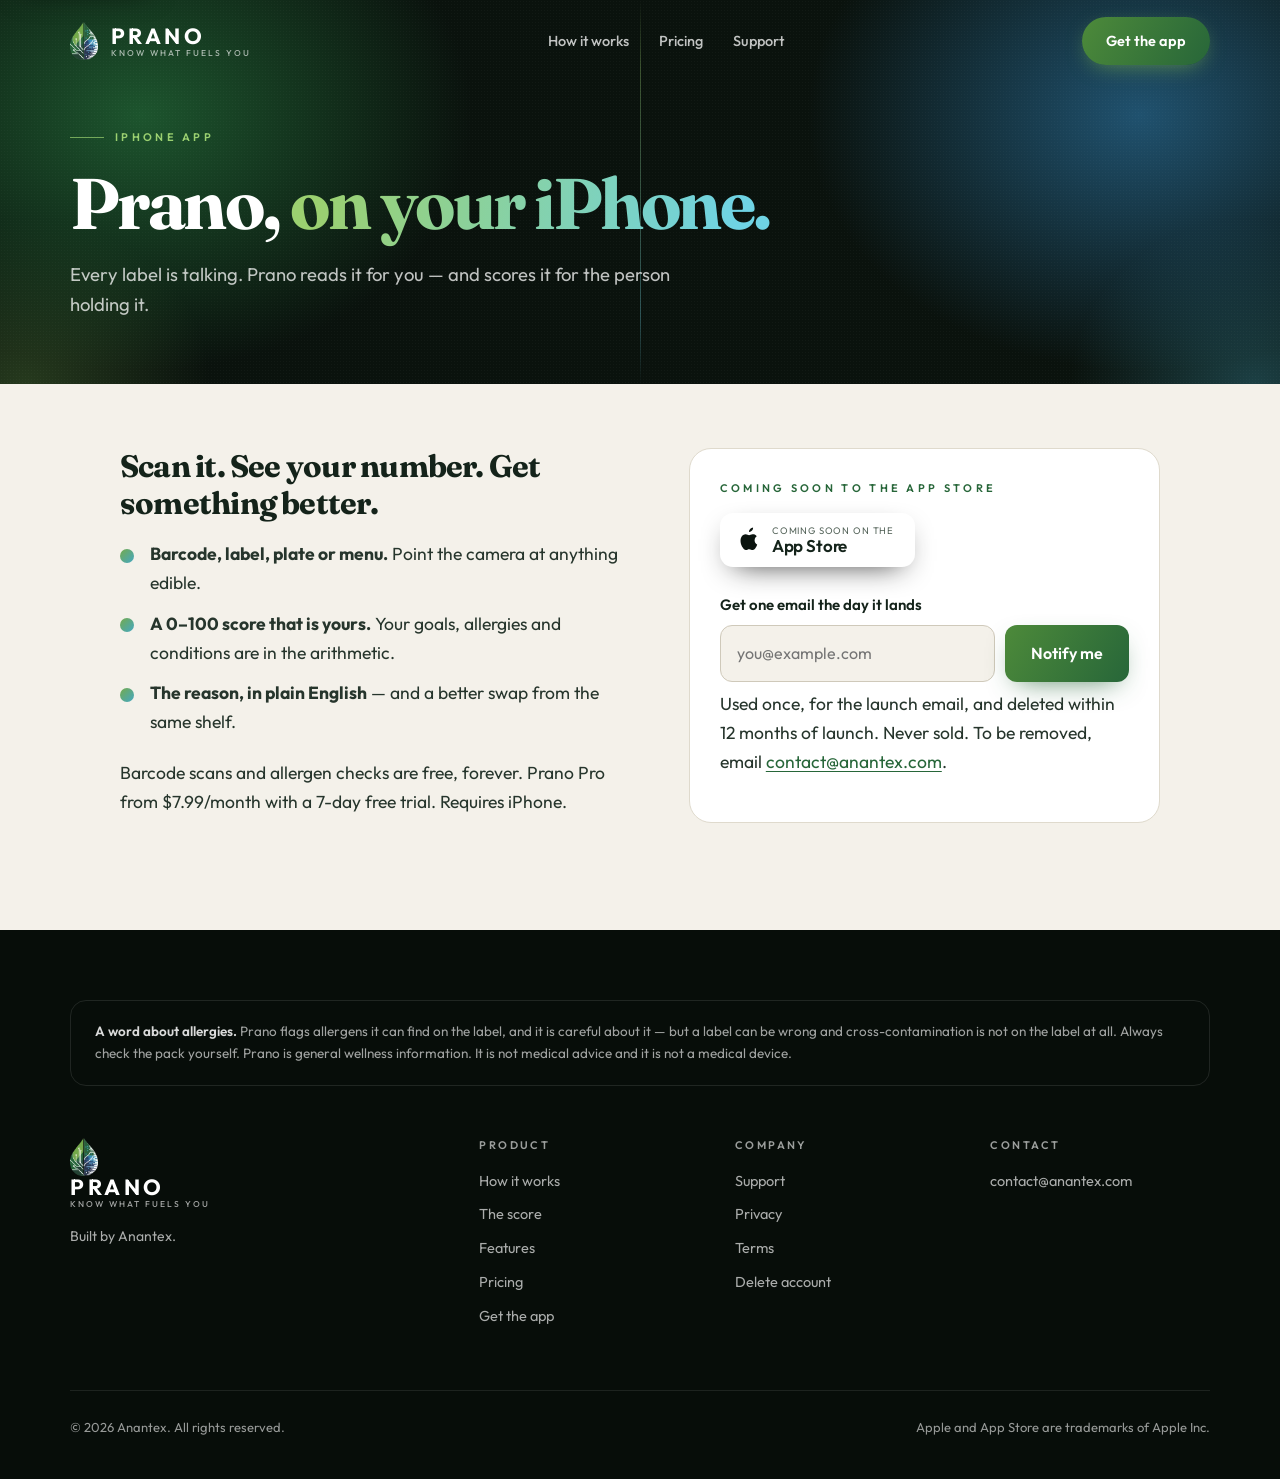
==== commit 1e67ef93: "Get-the-app page: free tier matches pricing model v2" ====
--- a/app/index.html
+++ b/app/index.html
@@ -81,7 +81,7 @@
       <li><b>A 0–100 score that is yours.</b> Your goals, allergies and conditions are in the arithmetic.</li>
       <li><b>The reason, in plain English</b> — and a better swap from the same shelf.</li>
     </ul>
-    <p class="hint">Free to scan. Prano Pro from $7.99/month with a 7-day free trial. Requires iPhone.</p>
+    <p class="hint">Barcode scans and allergen checks are free, forever. Prano Pro from $7.99/month with a 7-day free trial. Requires iPhone.</p>
   </div>
   <div class="card getcard">
     <div id="live" hidden>
@@ -123,7 +123,7 @@
         <p style="margin:0;max-width:320px;font-size:14px;line-height:1.6">Built by Anantex.</p>
       </div>
       <div><h2 class="fh">Product</h2><a href="/#how">How it works</a><a href="/#score">The score</a><a href="/#features">Features</a><a href="/#pricing">Pricing</a><a href="/app/">Get the app</a></div>
-      <div><h2 class="fh">Company</h2><a href="/support/">Support</a><a href="/privacy/">Privacy</a><a href="/terms/">Terms</a><a href="/consumer-health-data-privacy/">Consumer health data</a><a href="/delete-account/">Delete account</a></div>
+      <div><h2 class="fh">Company</h2><a href="/support/">Support</a><a href="/privacy/">Privacy</a><a href="/terms/">Terms</a><a href="/delete-account/">Delete account</a></div>
       <div><h2 class="fh">Contact</h2><a href="mailto:contact@anantex.com">contact@anantex.com</a></div>
     </div>
     <div class="fbot">
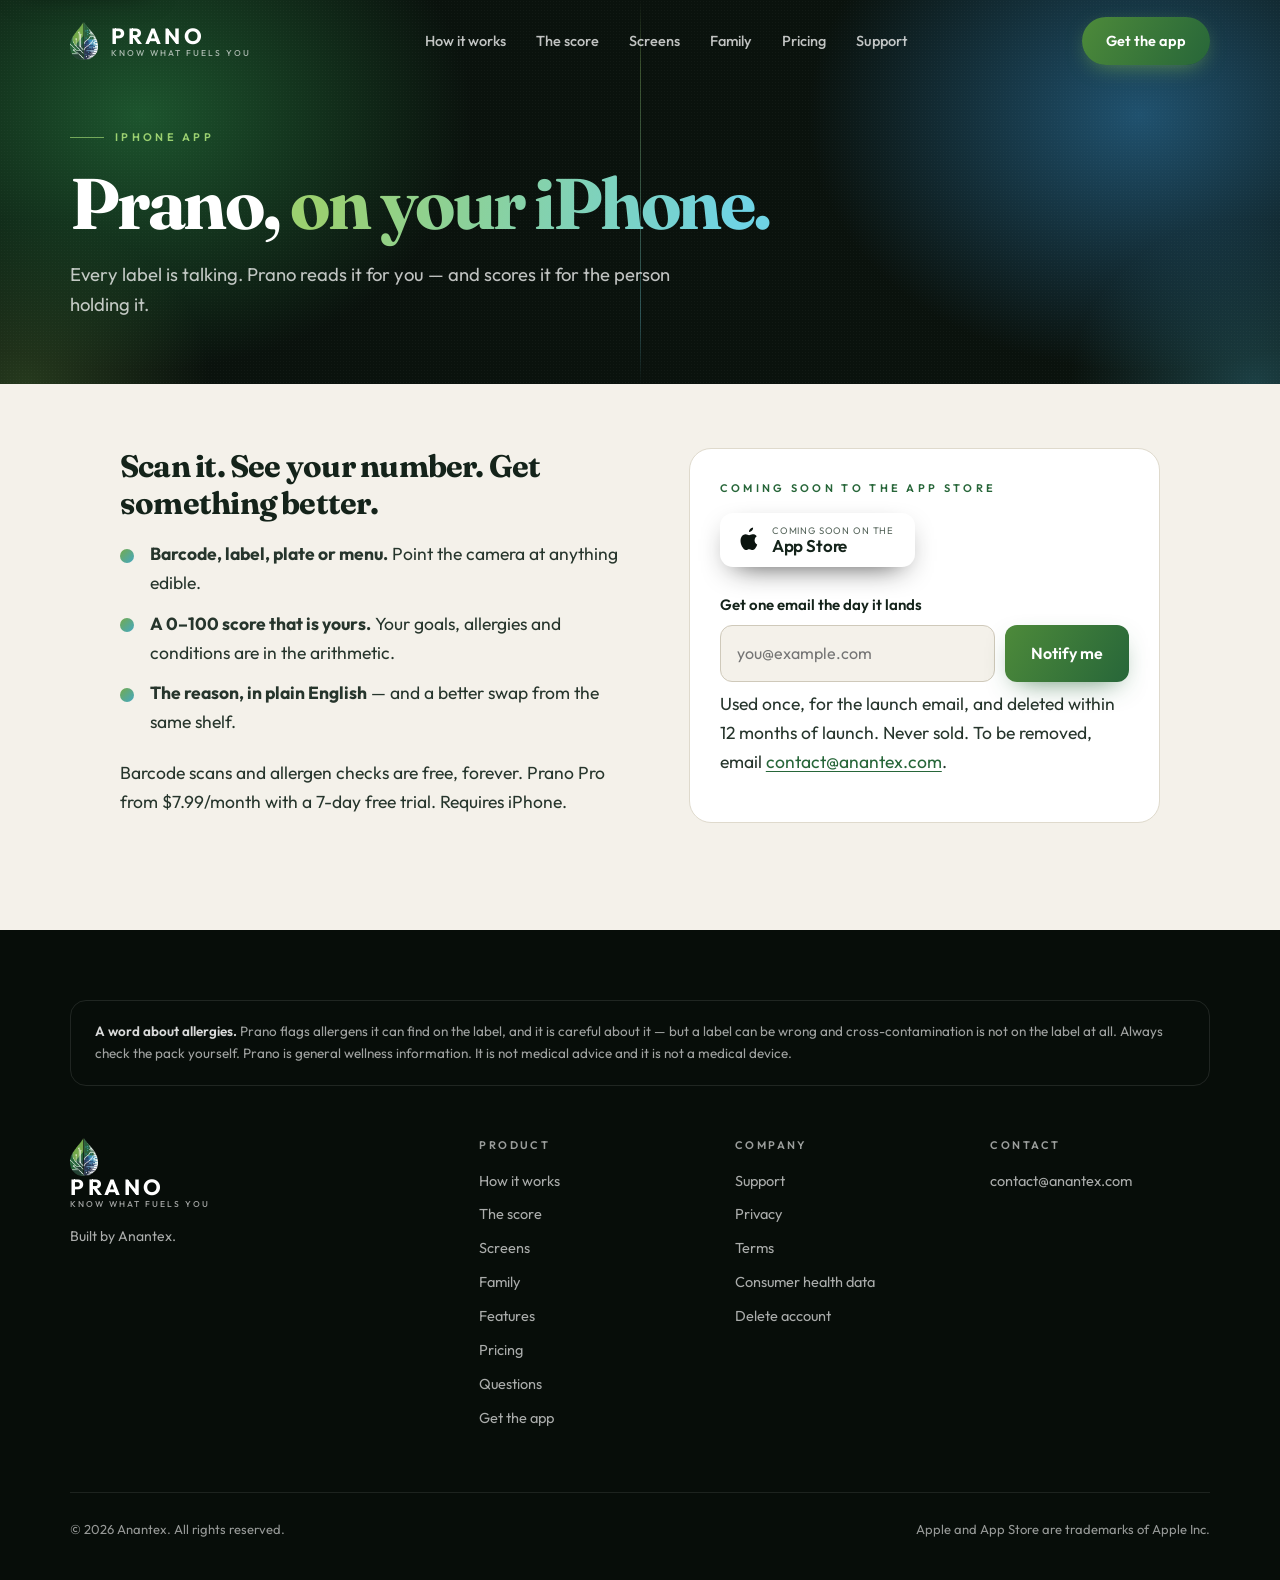
==== commit 044925df: "Get-the-app page: full nav and footer, consumer-health link" ====
--- a/app/index.html
+++ b/app/index.html
@@ -50,7 +50,7 @@
   <div class="side"></div><div class="seam"></div><div class="grain"></div>
   <nav class="snav" aria-label="Primary"><div class="wrap">
     <a class="lock" href="/"><img src="/assets/prano-mark.webp" width="28" height="38" alt=""><span class="lk"><b>PRANO</b><small>Know What Fuels You</small></span></a>
-    <div class="nlinks"><a href="/#how">How it works</a><a href="/#pricing">Pricing</a><a href="/support/">Support</a></div>
+    <div class="nlinks"><a href="/#how">How it works</a><a href="/#score">The score</a><a href="/#see">Screens</a><a href="/#family">Family</a><a href="/#pricing">Pricing</a><a href="/support/">Support</a></div>
     <a class="ncta" href="/app/">Get the app</a>
     <button class="burger" id="burger" type="button" aria-expanded="false" aria-controls="mnav" aria-label="Open menu">
       <span></span><span></span><span></span>
@@ -122,8 +122,8 @@
         <a class="lock" href="/" style="margin-bottom:16px"><img src="/assets/prano-mark.webp" width="28" height="38" alt="" loading="lazy"><span class="lk"><b>PRANO</b><small>Know What Fuels You</small></span></a>
         <p style="margin:0;max-width:320px;font-size:14px;line-height:1.6">Built by Anantex.</p>
       </div>
-      <div><h2 class="fh">Product</h2><a href="/#how">How it works</a><a href="/#score">The score</a><a href="/#features">Features</a><a href="/#pricing">Pricing</a><a href="/app/">Get the app</a></div>
-      <div><h2 class="fh">Company</h2><a href="/support/">Support</a><a href="/privacy/">Privacy</a><a href="/terms/">Terms</a><a href="/delete-account/">Delete account</a></div>
+      <div><h2 class="fh">Product</h2><a href="/#how">How it works</a><a href="/#score">The score</a><a href="/#see">Screens</a><a href="/#family">Family</a><a href="/#features">Features</a><a href="/#pricing">Pricing</a><a href="/#faq">Questions</a><a href="/app/">Get the app</a></div>
+      <div><h2 class="fh">Company</h2><a href="/support/">Support</a><a href="/privacy/">Privacy</a><a href="/terms/">Terms</a><a href="/consumer-health-data-privacy/">Consumer health data</a><a href="/delete-account/">Delete account</a></div>
       <div><h2 class="fh">Contact</h2><a href="mailto:contact@anantex.com">contact@anantex.com</a></div>
     </div>
     <div class="fbot">
--- a/assets/site.css
+++ b/assets/site.css
@@ -70,7 +70,18 @@
 .prose a:hover{color:var(--green-dp);text-decoration-thickness:2px}
 .prose strong{font-weight:600;color:var(--txt)}
 .prose hr{border:0;border-top:1px solid var(--line);margin:44px 0}
-.prose table{border-collapse:collapse;width:100%;margin:20px 0;font-size:15px;display:block;overflow-x:auto}
+.prose{overflow-wrap:break-word}
+.prose code{word-break:break-word;overflow-wrap:anywhere;font-size:.94em;background:rgba(39,102,57,.07);padding:1px 5px;border-radius:5px}
+.prose table{border-collapse:collapse;width:100%;margin:20px 0;font-size:15px;display:block;overflow-x:auto;-webkit-overflow-scrolling:touch}
+.prose table:focus-visible{outline:2.5px solid var(--green);outline-offset:3px}
+@media (max-width:620px){
+  .prose table{font-size:13.5px}
+  .prose th,.prose td{padding:7px 9px}
+}
+@media (max-width:400px){
+  .prose table{font-size:12.5px}
+  .prose th,.prose td{padding:6px 7px}
+}
 .prose th,.prose td{border:1px solid var(--line);padding:9px 12px;text-align:left;vertical-align:top}
 .prose th{background:#fff;font-weight:600}
 .prose blockquote{margin:22px 0;padding:16px 20px;background:#fff;border-left:3px solid var(--cyan);border-radius:0 12px 12px 0}
